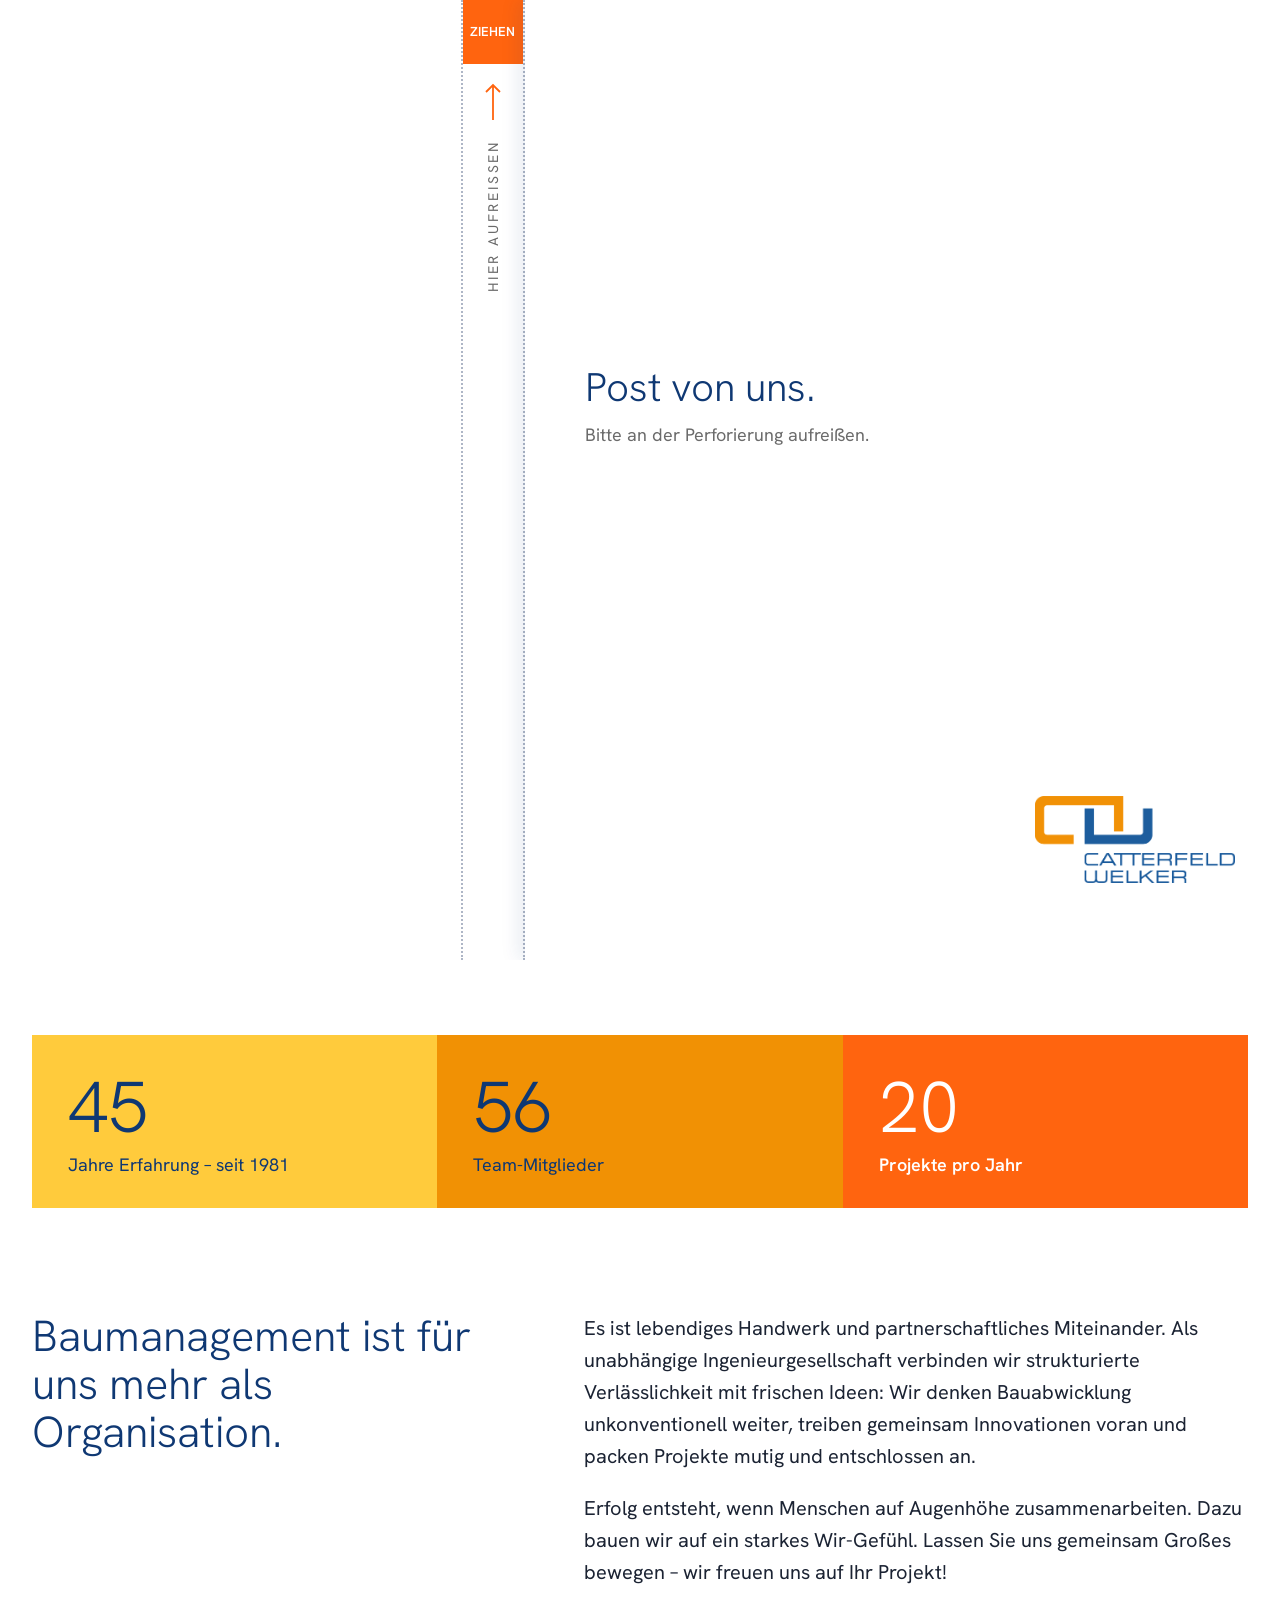
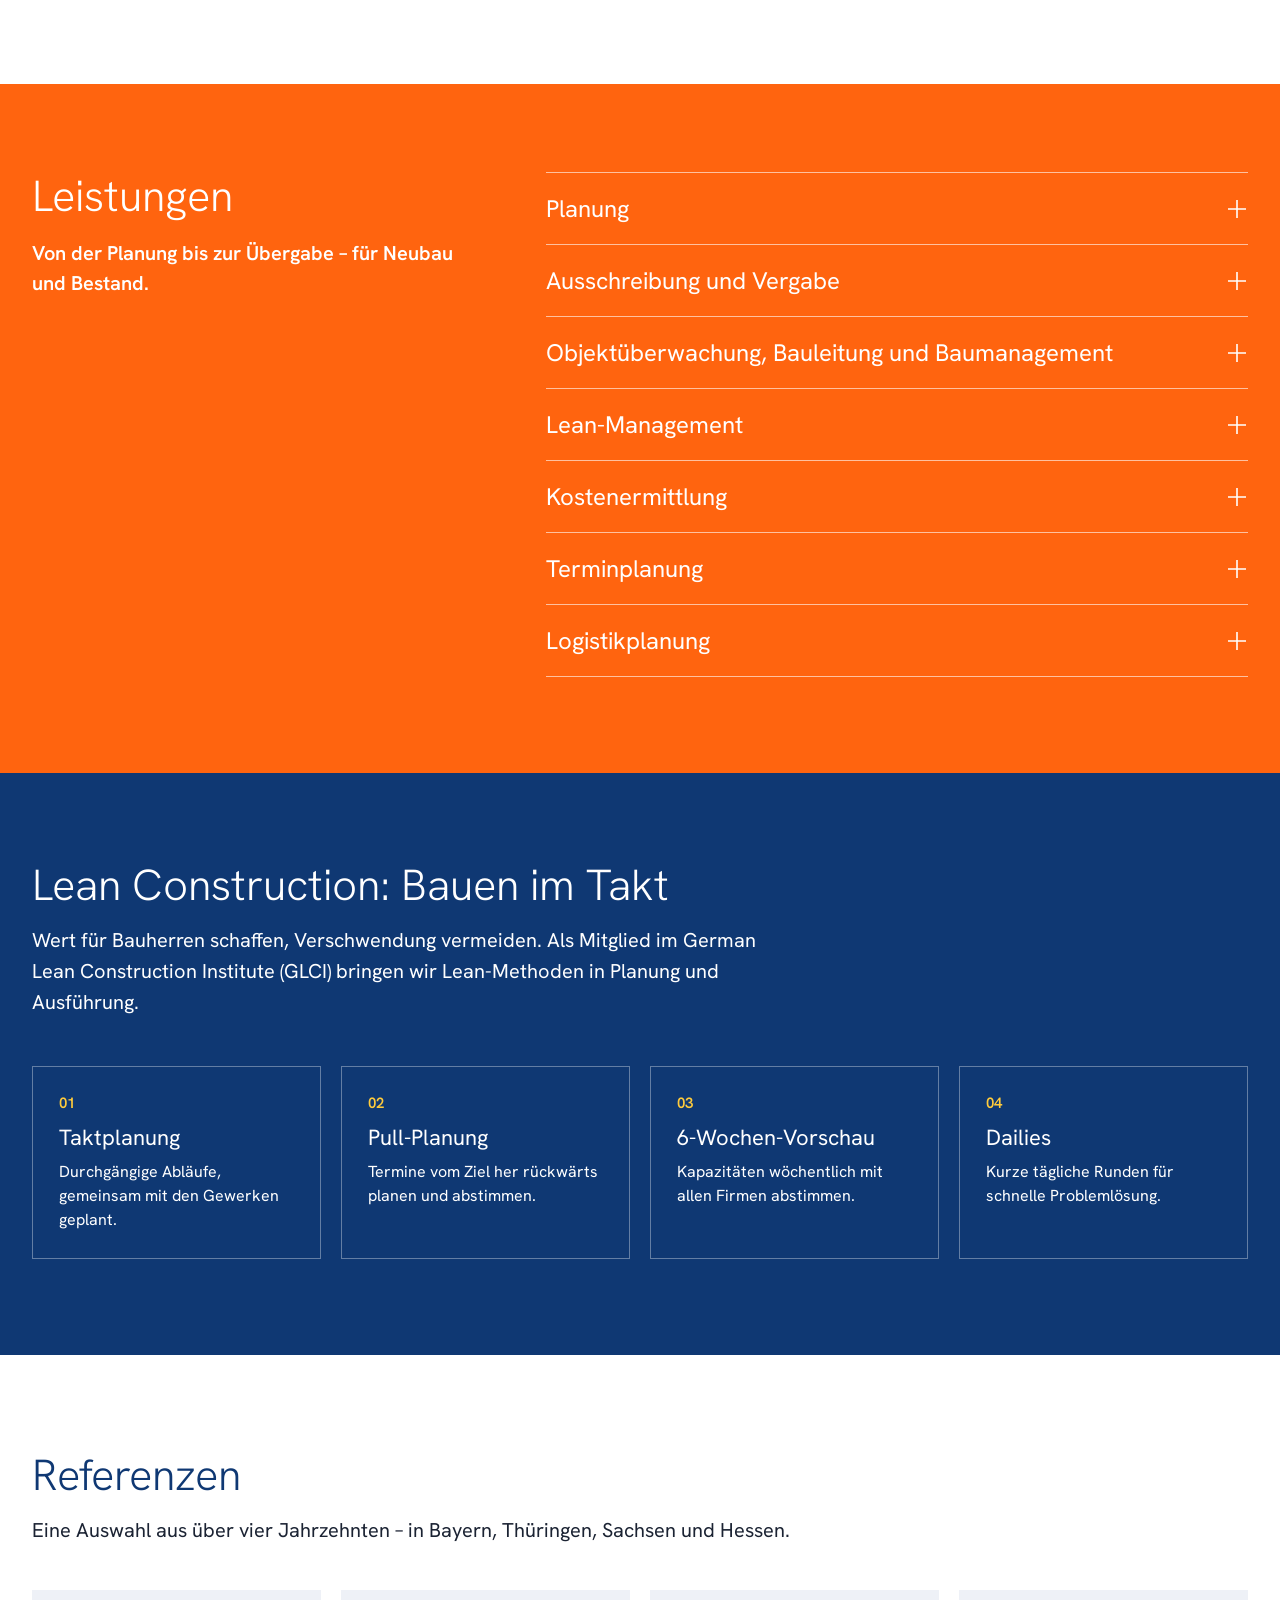
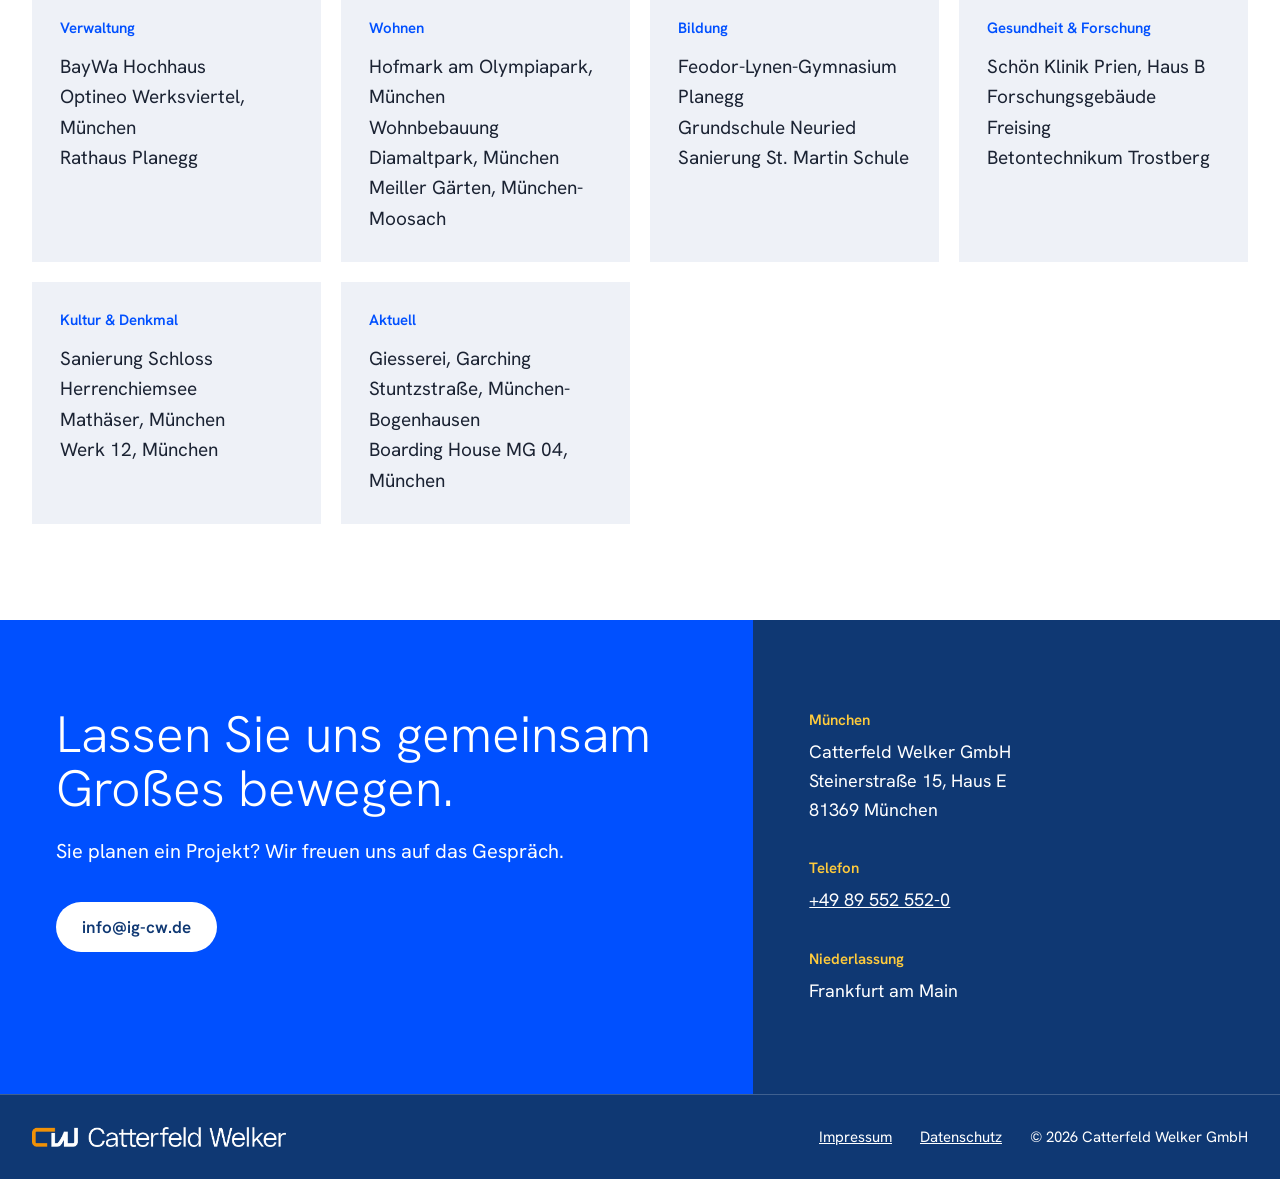
==== CW/index.html @ f1e08082 "CW: Landing Page Catterfeld Welker als statische Seite im Ordner CW Übergangsseite bis zum Relaunch " ====
<!doctype html>
<html lang="de">
<head>
<meta charset="utf-8">
<meta name="viewport" content="width=device-width, initial-scale=1">
<title>Catterfeld Welker – Ihr Bauprojekt: Unsere Passion.</title>
<meta name="description" content="Catterfeld Welker GmbH – Ingenieurgesellschaft für Baumanagement und Lean Construction in München. Unsere neue Website ist in Arbeit.">
<meta name="robots" content="noindex, nofollow">
<style>
@font-face{font-family:'Hanken Grotesk';src:url('assets/HankenGrotesk.woff2') format('woff2');font-weight:100 900;font-display:swap}
html{scroll-behavior:smooth}
body{margin:0;background:#FFFFFF}
a{color:#0050FF}a:hover{color:#0F3873}
a:focus-visible,button:focus-visible{outline:3px solid #FFCB3C;outline-offset:2px}
@media (max-width:700px){.lp-deco{display:none}}
#u-streifen{transition:transform 700ms cubic-bezier(.5,0,.2,1)}
#u-links{transition:transform 1000ms cubic-bezier(.6,0,.3,1) 250ms}
#u-rechts{transition:transform 1100ms cubic-bezier(.6,0,.3,1) 250ms}
.offen #u-streifen{transform:translateY(-115%) rotate(-4deg)}
.offen #u-links{transform:translateX(-105%) rotate(-3deg)}
.offen #u-rechts{transform:translateX(105%) rotate(2deg)}
.offen{pointer-events:none}
@media (prefers-reduced-motion:reduce){#u-streifen,#u-links,#u-rechts{transition:none}}
</style>
</head>
<body>
<div style="font-family: 'Hanken Grotesk', Arial, sans-serif; color: #0F3873; background: #FFFFFF; width: 100%; position: relative; overflow-x: hidden;">

  <!-- Envelope: tear open along the perforation -->
  
  <div id="umschlag" style="position: absolute; top: 0; left: 0; right: 0; height: 960px; z-index: 20; overflow: hidden; ">
    <div id="u-links" style="position: absolute; top: 0; bottom: 0; left: 0; width: 36%; background: #FFFFFF; box-shadow: 6px 0 18px rgba(15,56,115,0.10);  transition: transform 1000ms cubic-bezier(0.6,0,0.3,1) 250ms;"></div>
    <button type="button" id="u-streifen" aria-label="Umschlag an der Perforierung aufreißen" style="position: absolute; top: 0; bottom: 0; left: 36%; width: 5%; min-width: 44px; margin: 0; padding: 0; background: #FFFFFF; border: 0; border-left: 2px dotted #AEB6C6; border-right: 2px dotted #AEB6C6; cursor: pointer; display: flex; flex-direction: column; align-items: center; gap: 18px; font-family: inherit;  transition: transform 700ms cubic-bezier(0.5,0,0.2,1);">
      <span style="display: block; width: 100%; height: 64px; background: #FF640F; color: #FFFFFF; font-size: 13px; font-weight: 600; line-height: 64px; text-align: center;">ZIEHEN</span>
      <svg aria-hidden="true" width="18" height="40" viewBox="0 0 18 40" fill="none" stroke="#FF640F" stroke-width="1.8"><path d="M9 38V3M2 10l7-7 7 7"></path></svg>
      <span style="writing-mode: vertical-rl; transform: rotate(180deg); font-size: 14px; letter-spacing: 0.2em; color: #6B6B6B;">HIER AUFREISSEN</span>
    </button>
    <div id="u-rechts" style="position: absolute; top: 0; bottom: 0; left: 41%; right: 0; background: #FFFFFF; box-shadow: -6px 0 18px rgba(15,56,115,0.10);  transition: transform 1100ms cubic-bezier(0.6,0,0.3,1) 250ms;">
      <div style="position: absolute; left: 8%; top: 38%; max-width: 460px;"><p style="margin: 0 0 12px; font-size: 40px; font-weight: 300; line-height: 1.1; color: #0F3873;">Post von uns.</p><p style="margin: 0; font-size: 18px; line-height: 1.5; color: #6B6B6B;">Bitte an der Perforierung aufreißen.</p></div>
      <img src="assets/logo-alt.png" alt="Catterfeld Welker (bisheriges Logo)" style="position: absolute; right: 6%; bottom: 8%; width: 200px; height: auto;">
    </div>
  </div>
  


  <!-- Header -->
  <header style="border-bottom: 1px solid #E3E7EF;">
    <div style="max-width: 1280px; margin: 0 auto; padding: 22px 32px; display: flex; flex-wrap: wrap; align-items: center; justify-content: space-between; gap: 16px;">
      <a href="#top" aria-label="Catterfeld Welker – Startseite" style="display: flex; align-items: center;">
        <img src="assets/logo.png" alt="Catterfeld Welker" style="height: 24px; width: auto; display: block;">
      </a>
      <nav aria-label="Hauptnavigation" style="display: flex; flex-wrap: wrap; align-items: center; gap: 28px; font-size: 16px;">
        <a href="#leistungen" style="color: #0F3873; text-decoration: none;">Leistungen</a>
        <a href="#lean" style="color: #0F3873; text-decoration: none;">Lean Construction</a>
        <a href="#referenzen" style="color: #0F3873; text-decoration: none;">Referenzen</a>
        <a href="#kontakt" style="color: #FFFFFF; background: #0050FF; text-decoration: none; padding: 12px 22px; border-radius: 999px; font-weight: 600;">Kontakt</a>
      </nav>
    </div>
  </header>

  <!-- Hero: color-block grid as on the Christmas card -->
  <section id="top" aria-label="Willkommen" style="display: flex; flex-wrap: wrap;">
    <div style="flex: 1 1 320px; display: flex; flex-direction: column; min-width: 0;">
      <div class="lp-deco" style="background: #FFCB3C; height: 260px;"></div>
      <div class="lp-deco" style="background: #F19104; height: 130px;"></div>
      <img src="assets/team.jpg" alt="Die Geschäftsführung von Catterfeld Welker" style="display: block; width: 100%; height: 400px; object-fit: cover; object-position: 50% 20%;">
    </div>
    <div style="flex: 2.2 1 560px; display: flex; flex-direction: column; min-width: 0;">
      <div style="background: #FF640F; min-height: 260px; padding: 48px 56px 36px; box-sizing: border-box; display: flex; align-items: flex-end;">
        <h1 style="margin: 0; font-weight: 300; font-size: clamp(42px, 5.4vw, 76px); line-height: 1.0; letter-spacing: -0.01em; color: #FFFFFF;">Ihr Bauprojekt:<br>Unsere Passion.</h1>
      </div>
      <div style="background: #0F3873; min-height: 130px; padding: 26px 56px; box-sizing: border-box; display: flex; align-items: center;">
        <p style="margin: 0; font-weight: 300; font-size: clamp(21px, 2.2vw, 30px); line-height: 1.25; color: #FFFFFF;">Lebendig im Denken. Stark in der Abwicklung.<br>Miteinander im Handeln.</p>
      </div>
      <div style="background: #0050FF; flex: 1 1 auto; min-height: 400px; padding: 44px 56px; box-sizing: border-box; display: flex; flex-direction: column; justify-content: space-between; gap: 32px;">
        <div style="max-width: 560px; color: #FFFFFF; font-size: 21px; line-height: 1.5;">
          <p style="margin: 0 0 18px;">Unsere neue Website ist in Arbeit. 2027 schlagen wir mit Catterfeld Welker ein neues Kapitel auf.</p>
          <p style="margin: 0;">Bis dahin finden Sie hier alles Wichtige: was wir tun, wie wir arbeiten und wie Sie uns erreichen.</p>
        </div>
        <div style="display: flex; flex-wrap: wrap; gap: 14px;">
          <a href="#kontakt" style="background: #FFFFFF; color: #0F3873; text-decoration: none; font-weight: 600; font-size: 17px; padding: 14px 26px; border-radius: 999px;">Projekt anfragen</a>
          <a href="#leistungen" style="color: #FFFFFF; text-decoration: none; font-weight: 600; font-size: 17px; padding: 13px 25px; border-radius: 999px; border: 1px solid #FFFFFF;">Unsere Leistungen</a>
        </div>
      </div>
    </div>
  </section>
  <div style="background: #C6CFE2;">
    <p style="max-width: 1280px; margin: 0 auto; padding: 22px 32px; box-sizing: border-box; font-size: 18px; color: #0F3873;">Bleiben Sie gespannt!</p>
  </div>

  <!-- Numbers -->
  <section aria-label="In Zahlen" style="max-width: 1280px; margin: 0 auto; padding: 88px 32px 32px; box-sizing: border-box;">
    <div style="display: grid; grid-template-columns: repeat(auto-fit, minmax(240px, 1fr)); gap: 0;">
      <div style="background: #FFCB3C; padding: 36px 36px 32px; color: #0F3873;">
        <p style="margin: 0; font-size: 72px; font-weight: 300; line-height: 1;">45</p>
        <p style="margin: 10px 0 0; font-size: 18px;">Jahre Erfahrung – seit 1981</p>
      </div>
      <div style="background: #F19104; padding: 36px 36px 32px; color: #0F3873;">
        <p style="margin: 0; font-size: 72px; font-weight: 300; line-height: 1;">56</p>
        <p style="margin: 10px 0 0; font-size: 18px;">Team-Mitglieder</p>
      </div>
      <div style="background: #FF640F; padding: 36px 36px 32px; color: #FFFFFF;">
        <p style="margin: 0; font-size: 72px; font-weight: 300; line-height: 1;">20</p>
        <p style="margin: 10px 0 0; font-size: 18px; font-weight: 600;">Projekte pro Jahr</p>
      </div>
    </div>
  </section>

  <!-- About -->
  <section aria-labelledby="ueber" style="max-width: 1280px; margin: 0 auto; padding: 72px 32px 96px; box-sizing: border-box; display: flex; flex-wrap: wrap; gap: 48px 80px;">
    <h2 id="ueber" style="flex: 1 1 340px; margin: 0; font-weight: 300; font-size: clamp(34px, 3.4vw, 48px); line-height: 1.1;">Baumanagement ist für uns mehr als Organisation.</h2>
    <div style="flex: 1.4 1 480px; font-size: 20px; line-height: 1.6; color: #1B2333;">
      <p style="margin: 0 0 20px;">Es ist lebendiges Handwerk und partnerschaftliches Miteinander. Als unabhängige Ingenieurgesellschaft verbinden wir strukturierte Verlässlichkeit mit frischen Ideen: Wir denken Bauabwicklung unkonventionell weiter, treiben gemeinsam Innovationen voran und packen Projekte mutig und entschlossen an.</p>
      <p style="margin: 0;">Erfolg entsteht, wenn Menschen auf Augenhöhe zusammenarbeiten. Dazu bauen wir auf ein starkes Wir-Gefühl. Lassen Sie uns gemeinsam Großes bewegen – wir freuen uns auf Ihr Projekt!</p>
    </div>
  </section>

  <!-- Services -->
  <section id="leistungen" aria-labelledby="leistungen-h" style="background: #FF640F;">
    <div style="max-width: 1280px; margin: 0 auto; padding: 88px 32px 96px; box-sizing: border-box; display: flex; flex-wrap: wrap; gap: 40px 80px;">
      <div style="flex: 1 1 320px;">
        <h2 id="leistungen-h" style="margin: 0 0 18px; font-weight: 300; font-size: clamp(34px, 3.4vw, 48px); line-height: 1.1; color: #FFFFFF;">Leistungen</h2>
        <p style="margin: 0; font-size: 20px; line-height: 1.5; color: #FFFFFF; font-weight: 600;">Von der Planung bis zur Übergabe – für Neubau und Bestand.</p>
      </div>
      <ul style="flex: 1.6 1 520px; list-style: none; margin: 0; padding: 0; border-top: 1px solid rgba(255,255,255,0.6);">
        <li style="display: flex; justify-content: space-between; align-items: center; gap: 16px; padding: 20px 0; border-bottom: 1px solid rgba(255,255,255,0.6); font-size: 24px; color: #FFFFFF;"><span>Planung</span><svg aria-hidden="true" width="22" height="22" viewBox="0 0 22 22" fill="none" stroke="#FFFFFF" stroke-width="1.6"><path d="M11 2v18M2 11h18"></path></svg></li>
        <li style="display: flex; justify-content: space-between; align-items: center; gap: 16px; padding: 20px 0; border-bottom: 1px solid rgba(255,255,255,0.6); font-size: 24px; color: #FFFFFF;"><span>Ausschreibung und Vergabe</span><svg aria-hidden="true" width="22" height="22" viewBox="0 0 22 22" fill="none" stroke="#FFFFFF" stroke-width="1.6"><path d="M11 2v18M2 11h18"></path></svg></li>
        <li style="display: flex; justify-content: space-between; align-items: center; gap: 16px; padding: 20px 0; border-bottom: 1px solid rgba(255,255,255,0.6); font-size: 24px; color: #FFFFFF;"><span>Objektüberwachung, Bauleitung und Baumanagement</span><svg aria-hidden="true" width="22" height="22" viewBox="0 0 22 22" fill="none" stroke="#FFFFFF" stroke-width="1.6"><path d="M11 2v18M2 11h18"></path></svg></li>
        <li style="display: flex; justify-content: space-between; align-items: center; gap: 16px; padding: 20px 0; border-bottom: 1px solid rgba(255,255,255,0.6); font-size: 24px; color: #FFFFFF;"><span>Lean-Management</span><svg aria-hidden="true" width="22" height="22" viewBox="0 0 22 22" fill="none" stroke="#FFFFFF" stroke-width="1.6"><path d="M11 2v18M2 11h18"></path></svg></li>
        <li style="display: flex; justify-content: space-between; align-items: center; gap: 16px; padding: 20px 0; border-bottom: 1px solid rgba(255,255,255,0.6); font-size: 24px; color: #FFFFFF;"><span>Kostenermittlung</span><svg aria-hidden="true" width="22" height="22" viewBox="0 0 22 22" fill="none" stroke="#FFFFFF" stroke-width="1.6"><path d="M11 2v18M2 11h18"></path></svg></li>
        <li style="display: flex; justify-content: space-between; align-items: center; gap: 16px; padding: 20px 0; border-bottom: 1px solid rgba(255,255,255,0.6); font-size: 24px; color: #FFFFFF;"><span>Terminplanung</span><svg aria-hidden="true" width="22" height="22" viewBox="0 0 22 22" fill="none" stroke="#FFFFFF" stroke-width="1.6"><path d="M11 2v18M2 11h18"></path></svg></li>
        <li style="display: flex; justify-content: space-between; align-items: center; gap: 16px; padding: 20px 0; border-bottom: 1px solid rgba(255,255,255,0.6); font-size: 24px; color: #FFFFFF;"><span>Logistikplanung</span><svg aria-hidden="true" width="22" height="22" viewBox="0 0 22 22" fill="none" stroke="#FFFFFF" stroke-width="1.6"><path d="M11 2v18M2 11h18"></path></svg></li>
      </ul>
    </div>
  </section>

  <!-- Lean -->
  <section id="lean" aria-labelledby="lean-h" style="background: #0F3873;">
    <div style="max-width: 1280px; margin: 0 auto; padding: 88px 32px 96px; box-sizing: border-box;">
      <h2 id="lean-h" style="margin: 0 0 16px; font-weight: 300; font-size: clamp(34px, 3.4vw, 48px); line-height: 1.1; color: #FFFFFF;">Lean Construction: Bauen im Takt</h2>
      <p style="margin: 0 0 48px; max-width: 760px; font-size: 20px; line-height: 1.55; color: #FFFFFF;">Wert für Bauherren schaffen, Verschwendung vermeiden. Als Mitglied im German Lean Construction Institute (GLCI) bringen wir Lean-Methoden in Planung und Ausführung.</p>
      <div style="display: grid; grid-template-columns: repeat(auto-fit, minmax(220px, 1fr)); gap: 20px;">
        <div style="border: 1px solid rgba(255,255,255,0.35); padding: 26px; color: #FFFFFF;">
          <p style="margin: 0 0 10px; font-size: 15px; color: #FFCB3C; font-weight: 600;">01</p>
          <p style="margin: 0 0 8px; font-size: 22px;">Taktplanung</p>
          <p style="margin: 0; font-size: 16px; line-height: 1.5;">Durchgängige Abläufe, gemeinsam mit den Gewerken geplant.</p>
        </div>
        <div style="border: 1px solid rgba(255,255,255,0.35); padding: 26px; color: #FFFFFF;">
          <p style="margin: 0 0 10px; font-size: 15px; color: #FFCB3C; font-weight: 600;">02</p>
          <p style="margin: 0 0 8px; font-size: 22px;">Pull-Planung</p>
          <p style="margin: 0; font-size: 16px; line-height: 1.5;">Termine vom Ziel her rückwärts planen und abstimmen.</p>
        </div>
        <div style="border: 1px solid rgba(255,255,255,0.35); padding: 26px; color: #FFFFFF;">
          <p style="margin: 0 0 10px; font-size: 15px; color: #FFCB3C; font-weight: 600;">03</p>
          <p style="margin: 0 0 8px; font-size: 22px;">6-Wochen-Vorschau</p>
          <p style="margin: 0; font-size: 16px; line-height: 1.5;">Kapazitäten wöchentlich mit allen Firmen abstimmen.</p>
        </div>
        <div style="border: 1px solid rgba(255,255,255,0.35); padding: 26px; color: #FFFFFF;">
          <p style="margin: 0 0 10px; font-size: 15px; color: #FFCB3C; font-weight: 600;">04</p>
          <p style="margin: 0 0 8px; font-size: 22px;">Dailies</p>
          <p style="margin: 0; font-size: 16px; line-height: 1.5;">Kurze tägliche Runden für schnelle Problemlösung.</p>
        </div>
      </div>
    </div>
  </section>

  <!-- References -->
  <section id="referenzen" aria-labelledby="ref-h" style="max-width: 1280px; margin: 0 auto; padding: 96px 32px; box-sizing: border-box;">
    <h2 id="ref-h" style="margin: 0 0 16px; font-weight: 300; font-size: clamp(34px, 3.4vw, 48px); line-height: 1.1;">Referenzen</h2>
    <p style="margin: 0 0 44px; max-width: 760px; font-size: 20px; line-height: 1.55; color: #1B2333;">Eine Auswahl aus über vier Jahrzehnten – in Bayern, Thüringen, Sachsen und Hessen.</p>
    <div style="display: grid; grid-template-columns: repeat(auto-fit, minmax(260px, 1fr)); gap: 20px;">
      <div style="background: #EEF1F7; padding: 28px;">
        <p style="margin: 0 0 14px; font-size: 15px; font-weight: 600; color: #0050FF;">Verwaltung</p>
        <p style="margin: 0; font-size: 19px; line-height: 1.6; color: #1B2333;">BayWa Hochhaus<br>Optineo Werksviertel, München<br>Rathaus Planegg</p>
      </div>
      <div style="background: #EEF1F7; padding: 28px;">
        <p style="margin: 0 0 14px; font-size: 15px; font-weight: 600; color: #0050FF;">Wohnen</p>
        <p style="margin: 0; font-size: 19px; line-height: 1.6; color: #1B2333;">Hofmark am Olympiapark, München<br>Wohnbebauung Diamaltpark, München<br>Meiller Gärten, München-Moosach</p>
      </div>
      <div style="background: #EEF1F7; padding: 28px;">
        <p style="margin: 0 0 14px; font-size: 15px; font-weight: 600; color: #0050FF;">Bildung</p>
        <p style="margin: 0; font-size: 19px; line-height: 1.6; color: #1B2333;">Feodor-Lynen-Gymnasium Planegg<br>Grundschule Neuried<br>Sanierung St. Martin Schule</p>
      </div>
      <div style="background: #EEF1F7; padding: 28px;">
        <p style="margin: 0 0 14px; font-size: 15px; font-weight: 600; color: #0050FF;">Gesundheit &amp; Forschung</p>
        <p style="margin: 0; font-size: 19px; line-height: 1.6; color: #1B2333;">Schön Klinik Prien, Haus B<br>Forschungsgebäude Freising<br>Betontechnikum Trostberg</p>
      </div>
      <div style="background: #EEF1F7; padding: 28px;">
        <p style="margin: 0 0 14px; font-size: 15px; font-weight: 600; color: #0050FF;">Kultur &amp; Denkmal</p>
        <p style="margin: 0; font-size: 19px; line-height: 1.6; color: #1B2333;">Sanierung Schloss Herrenchiemsee<br>Mathäser, München<br>Werk 12, München</p>
      </div>
      <div style="background: #EEF1F7; padding: 28px;">
        <p style="margin: 0 0 14px; font-size: 15px; font-weight: 600; color: #0050FF;">Aktuell</p>
        <p style="margin: 0; font-size: 19px; line-height: 1.6; color: #1B2333;">Giesserei, Garching<br>Stuntzstraße, München-Bogenhausen<br>Boarding House MG 04, München</p>
      </div>
    </div>
  </section>

  <!-- Contact -->
  <section id="kontakt" aria-labelledby="kontakt-h" style="display: flex; flex-wrap: wrap;">
    <div style="flex: 1.4 1 520px; background: #0050FF; padding: 88px 56px; box-sizing: border-box; color: #FFFFFF;">
      <h2 id="kontakt-h" style="margin: 0 0 20px; font-weight: 300; font-size: clamp(36px, 4vw, 56px); line-height: 1.05;">Lassen Sie uns gemeinsam Großes bewegen.</h2>
      <p style="margin: 0 0 36px; font-size: 20px; line-height: 1.5; max-width: 560px;">Sie planen ein Projekt? Wir freuen uns auf das Gespräch.</p>
      <a href="mailto:info@ig-cw.de" style="display: inline-block; background: #FFFFFF; color: #0F3873; text-decoration: none; font-weight: 600; font-size: 17px; padding: 14px 26px; border-radius: 999px;">info@ig-cw.de</a>
    </div>
    <div style="flex: 1 1 360px; background: #0F3873; padding: 88px 56px; box-sizing: border-box; color: #FFFFFF; display: flex; flex-direction: column; gap: 32px; font-size: 18px; line-height: 1.6;">
      <div>
        <p style="margin: 0 0 6px; font-size: 15px; font-weight: 600; color: #FFCB3C;">München</p>
        <p style="margin: 0;">Catterfeld Welker GmbH<br>Steinerstraße 15, Haus E<br>81369 München</p>
      </div>
      <div>
        <p style="margin: 0 0 6px; font-size: 15px; font-weight: 600; color: #FFCB3C;">Telefon</p>
        <p style="margin: 0;"><a href="tel:+49895525520" style="color: #FFFFFF;">+49 89 552 552-0</a></p>
      </div>
      <div>
        <p style="margin: 0 0 6px; font-size: 15px; font-weight: 600; color: #FFCB3C;">Niederlassung</p>
        <p style="margin: 0;">Frankfurt am Main</p>
      </div>
    </div>
  </section>

  <!-- Footer -->
  <footer style="background: #0F3873; border-top: 1px solid rgba(255,255,255,0.2);">
    <div style="max-width: 1280px; margin: 0 auto; padding: 32px; box-sizing: border-box; display: flex; flex-wrap: wrap; align-items: center; justify-content: space-between; gap: 20px; font-size: 15px; color: #FFFFFF;">
      <img src="assets/logo-negativ.png" alt="Catterfeld Welker" style="height: 20px; width: auto; display: block;">
      <nav aria-label="Rechtliches" style="display: flex; flex-wrap: wrap; gap: 28px;">
        <a href="#kontakt" style="color: #FFFFFF;">Impressum</a>
        <a href="#kontakt" style="color: #FFFFFF;">Datenschutz</a>
        <span>© 2026 Catterfeld Welker GmbH</span>
      </nav>
    </div>
  </footer>
</div>
<script>
(function () {
  var u = document.getElementById('umschlag'), s = document.getElementById('u-streifen');
  if (!u || !s) return;
  try { if (sessionStorage.getItem('cw-umschlag') === 'offen') { u.remove(); return; } } catch (e) {}
  var open = function () {
    if (u.classList.contains('offen')) return;
    u.classList.add('offen');
    try { sessionStorage.setItem('cw-umschlag', 'offen'); } catch (e) {}
    setTimeout(function () { u.remove(); }, 1700);
  };
  s.addEventListener('click', open);
  // Wischen nach oben auf dem Streifen (Touch)
  var y0 = null;
  s.addEventListener('touchstart', function (e) { y0 = e.touches[0].clientY; }, { passive: true });
  s.addEventListener('touchmove', function (e) { if (y0 !== null && y0 - e.touches[0].clientY > 30) { y0 = null; open(); } }, { passive: true });
})();
</script>
</body>
</html>
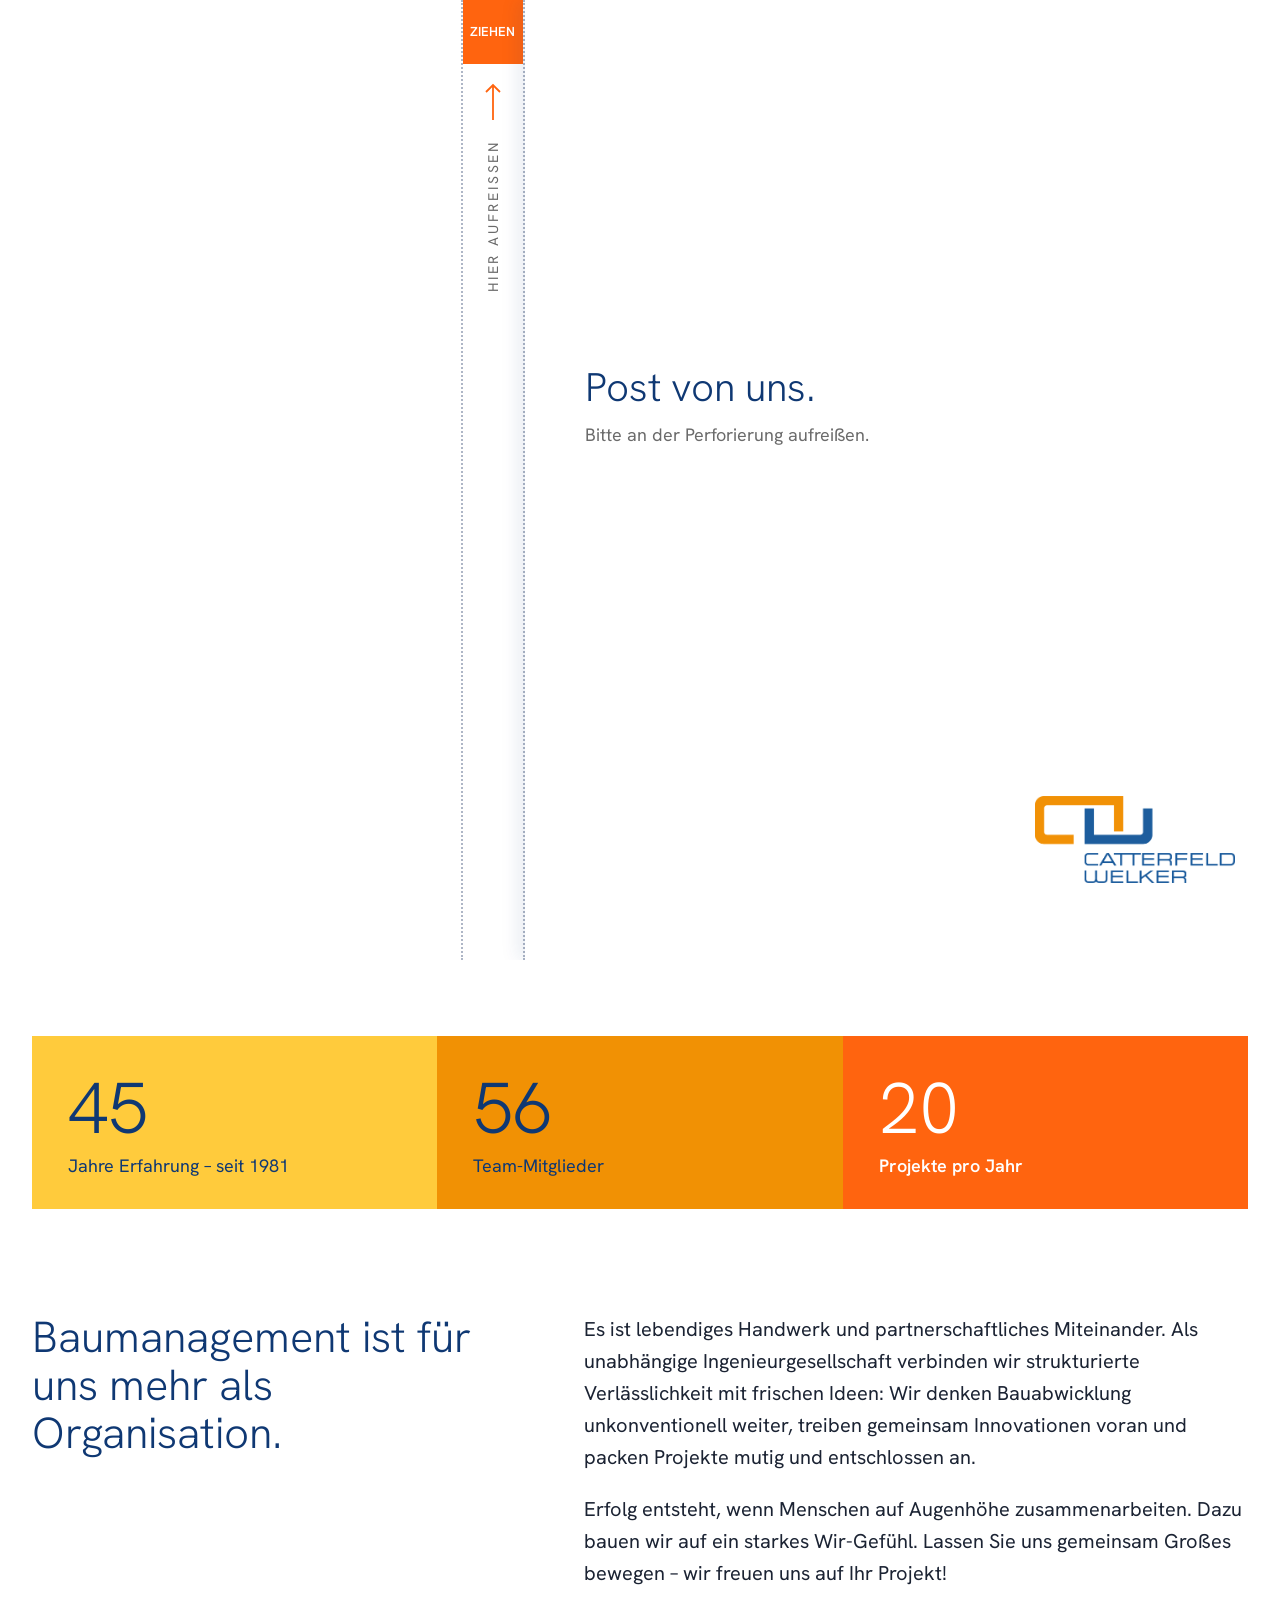
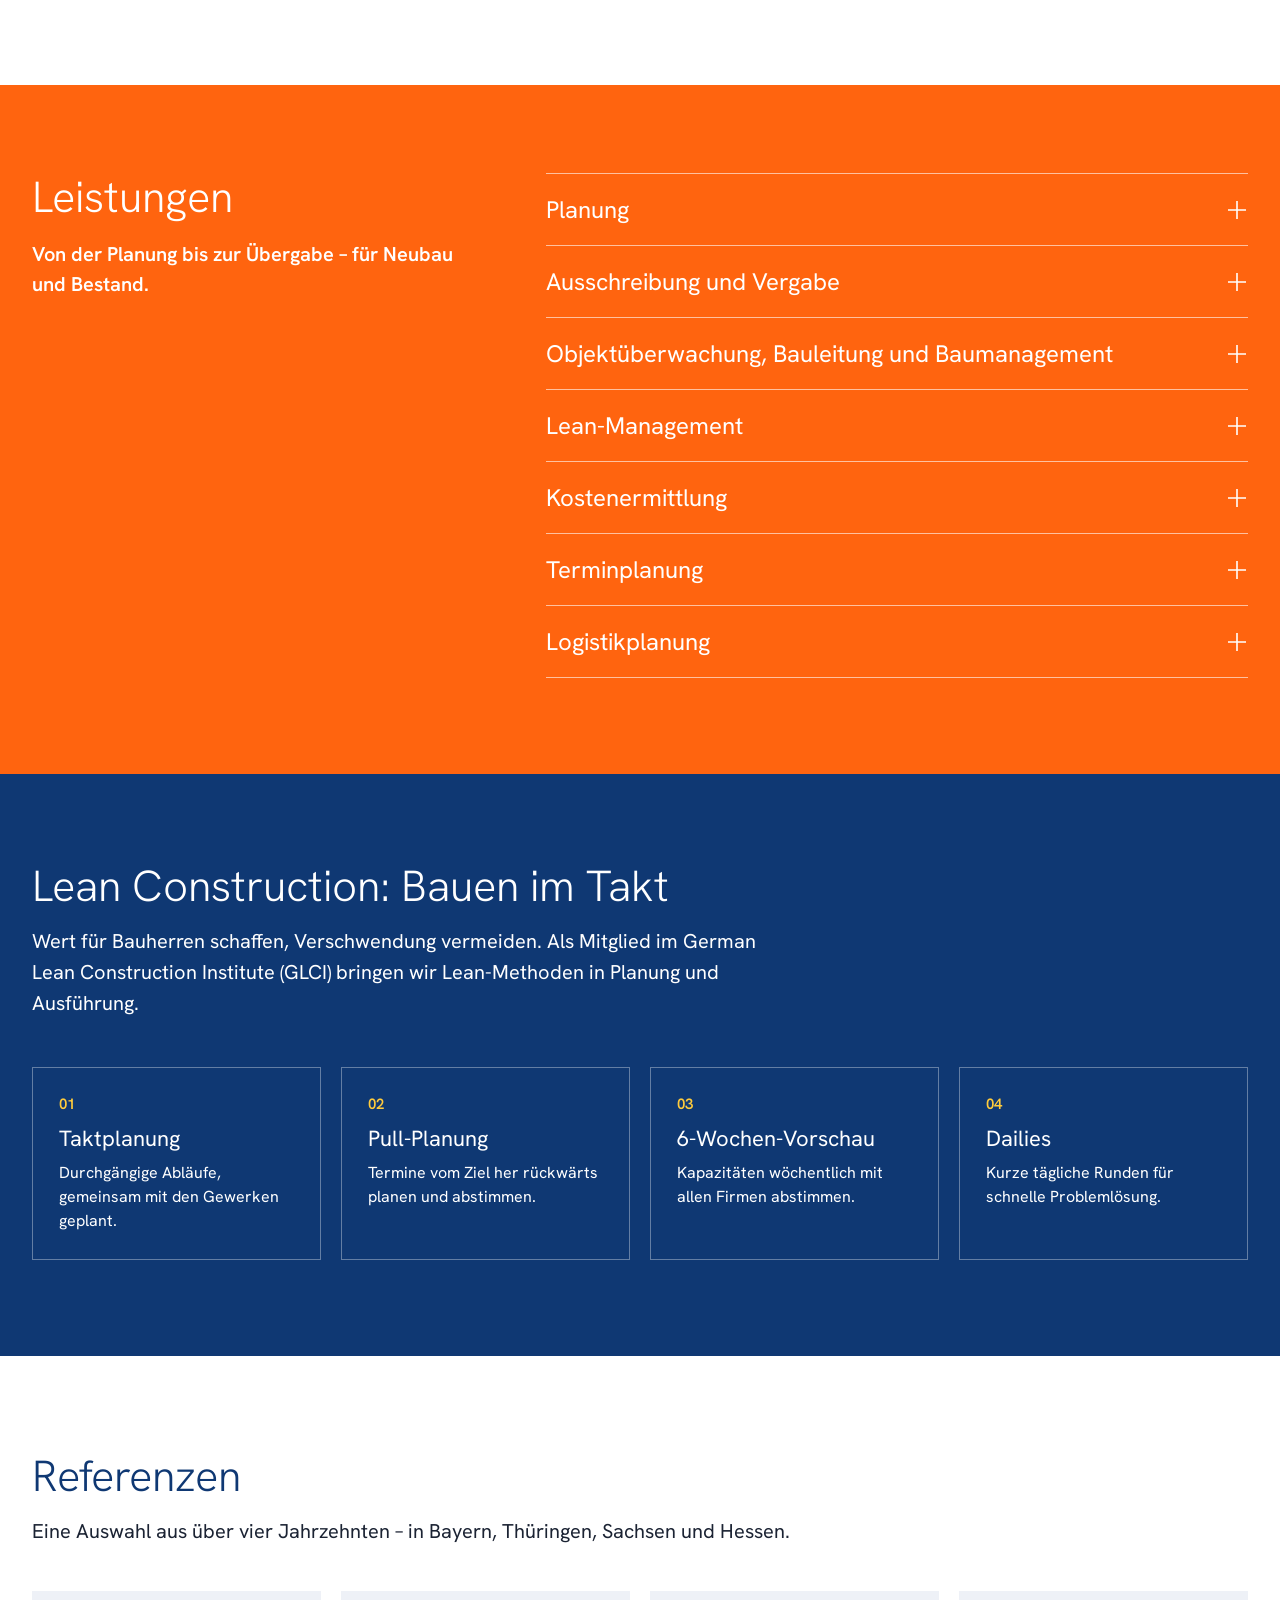
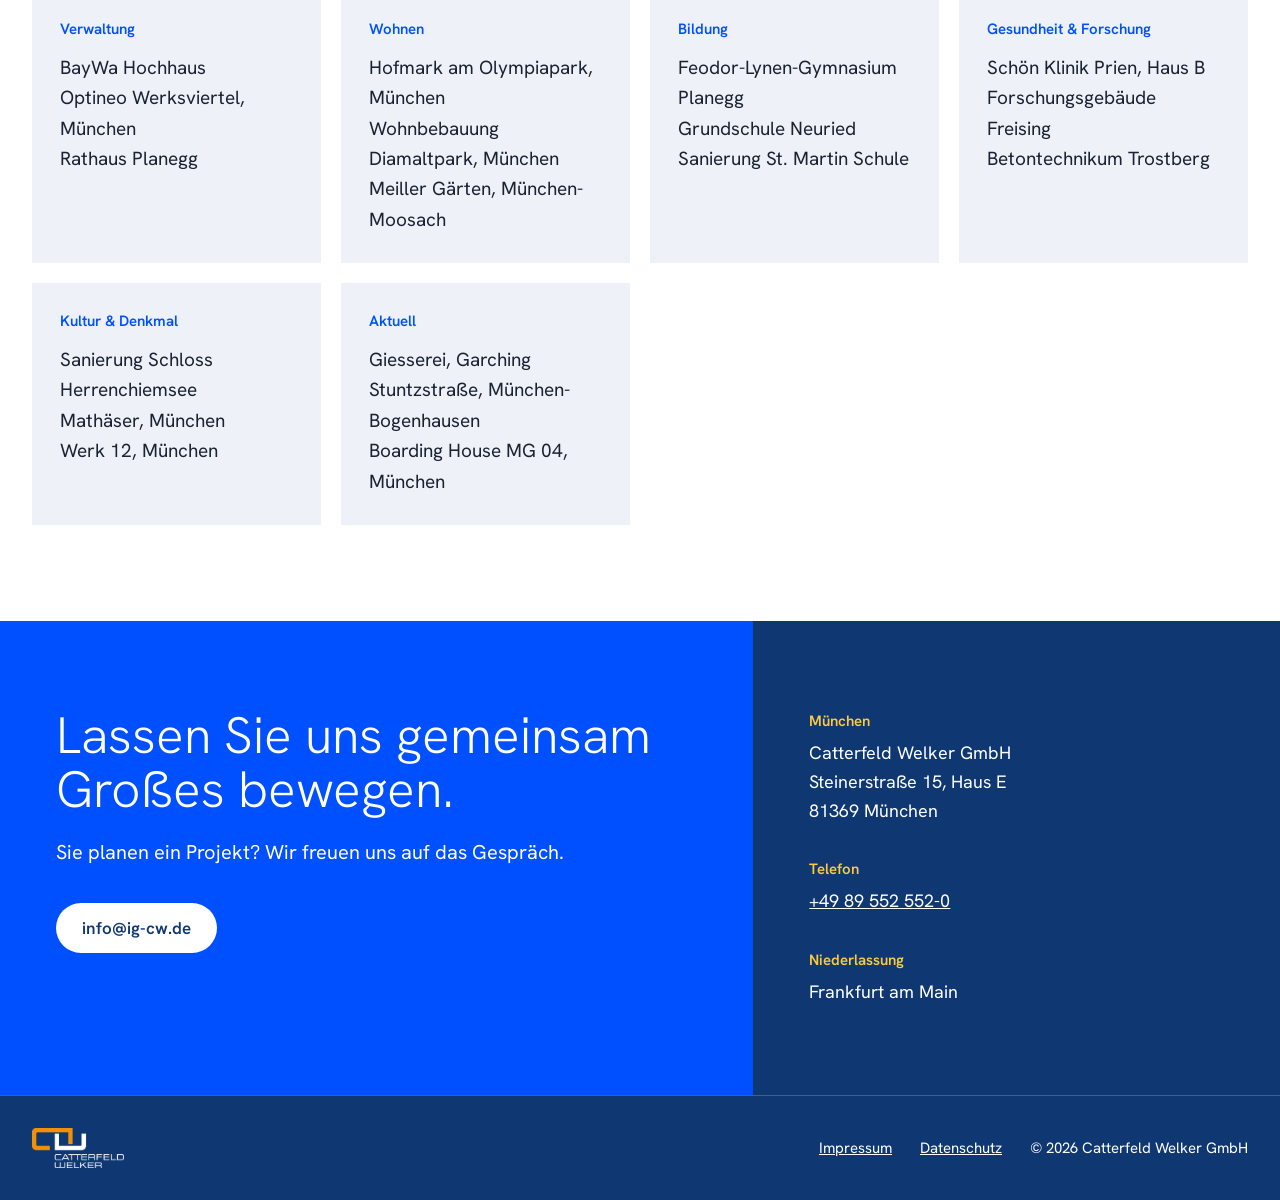
==== commit 3838dbc4: "CW: Bagger-Animation, bisheriges Logo statt neuem Nach dem Öffnen des Umschlags fährt ein Bagger ein" ====
--- a/CW/index.html
+++ b/CW/index.html
@@ -21,6 +21,19 @@
 .offen #u-rechts{transform:translateX(105%) rotate(2deg)}
 .offen{pointer-events:none}
 @media (prefers-reduced-motion:reduce){#u-streifen,#u-links,#u-rechts{transition:none}}
+
+/* Bagger */
+#bagger{position:fixed;left:0;bottom:8px;width:300px;height:180px;z-index:30;pointer-events:none;transform:translateX(-320px);visibility:hidden}
+#bagger.faehrt{visibility:visible;animation:bagger-fahrt 11s cubic-bezier(.45,0,.55,1) forwards}
+#bagger.faehrt .rad{transform-box:fill-box;transform-origin:center;animation:bagger-rad 11s linear forwards}
+#bagger.faehrt .arm{transform-origin:118px 100px;animation:bagger-arm 11s ease-in-out forwards}
+#bagger.faehrt .wackel{animation:bagger-wackel .35s ease-in-out 12}
+@keyframes bagger-fahrt{0%{transform:translateX(-320px)}38%{transform:translateX(calc(50vw - 150px))}62%{transform:translateX(calc(50vw - 150px))}100%{transform:translateX(calc(100vw + 20px))}}
+@keyframes bagger-rad{0%{transform:rotate(0)}38%{transform:rotate(900deg)}62%{transform:rotate(900deg)}100%{transform:rotate(1800deg)}}
+@keyframes bagger-arm{0%,38%{transform:rotate(0)}45%{transform:rotate(16deg)}50%{transform:rotate(16deg)}56%{transform:rotate(-12deg)}62%,100%{transform:rotate(0)}}
+@keyframes bagger-wackel{0%,100%{transform:translateY(0)}50%{transform:translateY(-1.5px)}}
+@media (max-width:700px){#bagger{width:200px;height:120px}}
+@media (prefers-reduced-motion:reduce){#bagger{display:none}}
 </style>
 </head>
 <body>
@@ -37,7 +50,7 @@
     </button>
     <div id="u-rechts" style="position: absolute; top: 0; bottom: 0; left: 41%; right: 0; background: #FFFFFF; box-shadow: -6px 0 18px rgba(15,56,115,0.10);  transition: transform 1100ms cubic-bezier(0.6,0,0.3,1) 250ms;">
       <div style="position: absolute; left: 8%; top: 38%; max-width: 460px;"><p style="margin: 0 0 12px; font-size: 40px; font-weight: 300; line-height: 1.1; color: #0F3873;">Post von uns.</p><p style="margin: 0; font-size: 18px; line-height: 1.5; color: #6B6B6B;">Bitte an der Perforierung aufreißen.</p></div>
-      <img src="assets/logo-alt.png" alt="Catterfeld Welker (bisheriges Logo)" style="position: absolute; right: 6%; bottom: 8%; width: 200px; height: auto;">
+      <img src="assets/logo.png" alt="Catterfeld Welker" style="position: absolute; right: 6%; bottom: 8%; width: 200px; height: auto;">
     </div>
   </div>
   
@@ -47,7 +60,7 @@
   <header style="border-bottom: 1px solid #E3E7EF;">
     <div style="max-width: 1280px; margin: 0 auto; padding: 22px 32px; display: flex; flex-wrap: wrap; align-items: center; justify-content: space-between; gap: 16px;">
       <a href="#top" aria-label="Catterfeld Welker – Startseite" style="display: flex; align-items: center;">
-        <img src="assets/logo.png" alt="Catterfeld Welker" style="height: 24px; width: auto; display: block;">
+        <img src="assets/logo.png" alt="Catterfeld Welker" style="height: 46px; width: auto; display: block;">
       </a>
       <nav aria-label="Hauptnavigation" style="display: flex; flex-wrap: wrap; align-items: center; gap: 28px; font-size: 16px;">
         <a href="#leistungen" style="color: #0F3873; text-decoration: none;">Leistungen</a>
@@ -222,7 +235,7 @@
   <!-- Footer -->
   <footer style="background: #0F3873; border-top: 1px solid rgba(255,255,255,0.2);">
     <div style="max-width: 1280px; margin: 0 auto; padding: 32px; box-sizing: border-box; display: flex; flex-wrap: wrap; align-items: center; justify-content: space-between; gap: 20px; font-size: 15px; color: #FFFFFF;">
-      <img src="assets/logo-negativ.png" alt="Catterfeld Welker" style="height: 20px; width: auto; display: block;">
+      <img src="assets/logo-negativ.png" alt="Catterfeld Welker" style="height: 40px; width: auto; display: block;">
       <nav aria-label="Rechtliches" style="display: flex; flex-wrap: wrap; gap: 28px;">
         <a href="#kontakt" style="color: #FFFFFF;">Impressum</a>
         <a href="#kontakt" style="color: #FFFFFF;">Datenschutz</a>
@@ -231,16 +244,43 @@
     </div>
   </footer>
 </div>
+<div id="bagger" aria-hidden="true">
+<svg viewBox="0 0 300 180" width="100%" height="100%">
+  <g class="wackel">
+    <g class="arm">
+      <path d="M118 100 L196 38" stroke="#0F3873" stroke-width="13" stroke-linecap="round"/>
+      <path d="M196 38 L246 112" stroke="#0F3873" stroke-width="10" stroke-linecap="round"/>
+      <circle cx="196" cy="38" r="7" fill="#FFCB3C"/>
+      <path d="M236 104 L276 104 Q282 132 252 142 L240 140 Z" fill="#F19104"/>
+      <path d="M244 140 l3 7 M256 141 l3 7 M268 136 l4 6" stroke="#0F3873" stroke-width="3" stroke-linecap="round"/>
+    </g>
+    <rect x="22" y="96" width="38" height="40" rx="4" fill="#F19104"/>
+    <rect x="40" y="92" width="134" height="46" rx="6" fill="#FF640F"/>
+    <text x="78" y="124" font-family="Hanken Grotesk, Arial, sans-serif" font-size="20" font-weight="700" fill="#FFFFFF">CW</text>
+    <rect x="58" y="44" width="56" height="52" rx="5" fill="#FFCB3C"/>
+    <rect x="66" y="52" width="40" height="30" rx="3" fill="#C6CFE2"/>
+    <rect x="110" y="88" width="16" height="16" rx="3" fill="#0F3873"/>
+  </g>
+  <rect x="20" y="138" width="176" height="34" rx="17" fill="#0F3873"/>
+  <g fill="#C6CFE2">
+    <g class="rad"><circle cx="38" cy="155" r="11"/><path d="M38 145v20M28 155h20" stroke="#0F3873" stroke-width="3"/></g>
+    <g class="rad"><circle cx="80" cy="155" r="9"/><path d="M80 147v16M72 155h16" stroke="#0F3873" stroke-width="3"/></g>
+    <g class="rad"><circle cx="122" cy="155" r="9"/><path d="M122 147v16M114 155h16" stroke="#0F3873" stroke-width="3"/></g>
+    <g class="rad"><circle cx="178" cy="155" r="11"/><path d="M178 145v20M168 155h20" stroke="#0F3873" stroke-width="3"/></g>
+  </g>
+</svg>
+</div>
 <script>
 (function () {
+  var bagger = function () { var b = document.getElementById('bagger'); if (b) { b.classList.add('faehrt'); setTimeout(function () { b.remove(); }, 11500); } };
   var u = document.getElementById('umschlag'), s = document.getElementById('u-streifen');
-  if (!u || !s) return;
-  try { if (sessionStorage.getItem('cw-umschlag') === 'offen') { u.remove(); return; } } catch (e) {}
+  if (!u || !s) { bagger(); return; }
+  try { if (sessionStorage.getItem('cw-umschlag') === 'offen') { u.remove(); bagger(); return; } } catch (e) {}
   var open = function () {
     if (u.classList.contains('offen')) return;
     u.classList.add('offen');
     try { sessionStorage.setItem('cw-umschlag', 'offen'); } catch (e) {}
-    setTimeout(function () { u.remove(); }, 1700);
+    setTimeout(function () { u.remove(); bagger(); }, 1700);
   };
   s.addEventListener('click', open);
   // Wischen nach oben auf dem Streifen (Touch)
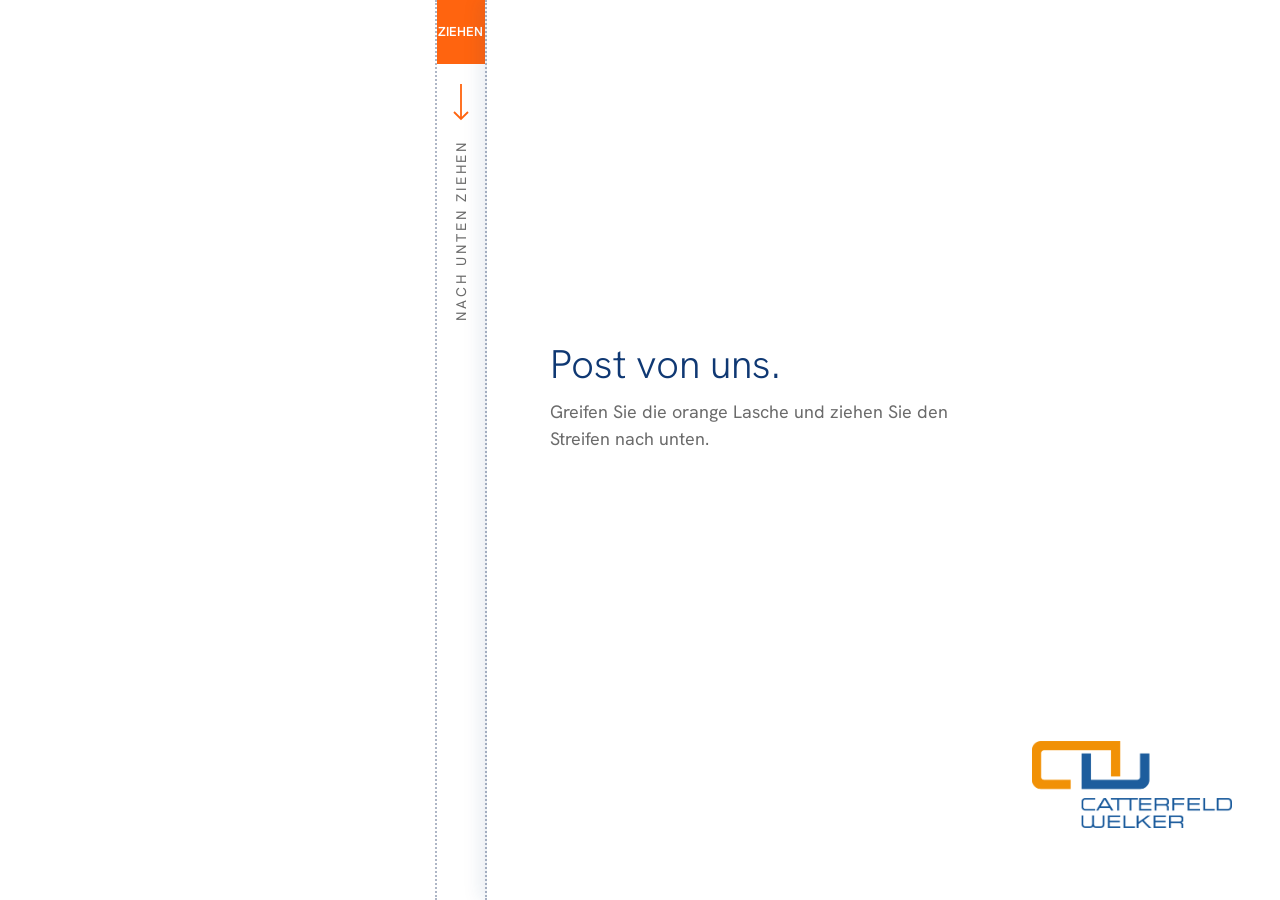
==== commit 45e85c05: "CW: Teaser-Seite – Umschlag nach unten aufziehen, Bagger, nur Ankündigung Inhalte auf eine Ankündigu" ====
--- a/CW/index.html
+++ b/CW/index.html
@@ -3,8 +3,8 @@
 <head>
 <meta charset="utf-8">
 <meta name="viewport" content="width=device-width, initial-scale=1">
-<title>Catterfeld Welker – Ihr Bauprojekt: Unsere Passion.</title>
-<meta name="description" content="Catterfeld Welker GmbH – Ingenieurgesellschaft für Baumanagement und Lean Construction in München. Unsere neue Website ist in Arbeit.">
+<title>Catterfeld Welker – Hier entsteht etwas Neues</title>
+<meta name="description" content="Catterfeld Welker GmbH – neue Marke, neue Website. Bleiben Sie gespannt!">
 <meta name="robots" content="noindex, nofollow">
 <style>
 @font-face{font-family:'Hanken Grotesk';src:url('assets/HankenGrotesk.woff2') format('woff2');font-weight:100 900;font-display:swap}
@@ -13,12 +13,17 @@
 a{color:#0050FF}a:hover{color:#0F3873}
 a:focus-visible,button:focus-visible{outline:3px solid #FFCB3C;outline-offset:2px}
 @media (max-width:700px){.lp-deco{display:none}}
-#u-streifen{transition:transform 700ms cubic-bezier(.5,0,.2,1)}
+.raster{min-height:100vh;min-height:100svh}
+#u-streifen{transition:transform 450ms cubic-bezier(.3,1.4,.5,1)}
+.ziehen #u-streifen,.ziehen #u-links,.ziehen #u-rechts{transition:none}
+.ziehen #u-streifen{cursor:grabbing}
+.offen #u-streifen{transition:transform 650ms cubic-bezier(.5,0,.8,.4)!important}
+.offen #u-links,.offen #u-rechts{transition-duration:1000ms!important}
 #u-links{transition:transform 1000ms cubic-bezier(.6,0,.3,1) 250ms}
 #u-rechts{transition:transform 1100ms cubic-bezier(.6,0,.3,1) 250ms}
-.offen #u-streifen{transform:translateY(-115%) rotate(-4deg)}
-.offen #u-links{transform:translateX(-105%) rotate(-3deg)}
-.offen #u-rechts{transform:translateX(105%) rotate(2deg)}
+.offen #u-streifen{transform:translateY(115%) rotate(5deg)!important}
+.offen #u-links{transform:translateX(-105%) rotate(-3deg)!important}
+.offen #u-rechts{transform:translateX(105%) rotate(2deg)!important}
 .offen{pointer-events:none}
 @media (prefers-reduced-motion:reduce){#u-streifen,#u-links,#u-rechts{transition:none}}
 
@@ -38,212 +43,51 @@
 </head>
 <body>
 <div style="font-family: 'Hanken Grotesk', Arial, sans-serif; color: #0F3873; background: #FFFFFF; width: 100%; position: relative; overflow-x: hidden;">
-
   <!-- Envelope: tear open along the perforation -->
   
-  <div id="umschlag" style="position: absolute; top: 0; left: 0; right: 0; height: 960px; z-index: 20; overflow: hidden; ">
-    <div id="u-links" style="position: absolute; top: 0; bottom: 0; left: 0; width: 36%; background: #FFFFFF; box-shadow: 6px 0 18px rgba(15,56,115,0.10);  transition: transform 1000ms cubic-bezier(0.6,0,0.3,1) 250ms;"></div>
-    <button type="button" id="u-streifen" aria-label="Umschlag an der Perforierung aufreißen" style="position: absolute; top: 0; bottom: 0; left: 36%; width: 5%; min-width: 44px; margin: 0; padding: 0; background: #FFFFFF; border: 0; border-left: 2px dotted #AEB6C6; border-right: 2px dotted #AEB6C6; cursor: pointer; display: flex; flex-direction: column; align-items: center; gap: 18px; font-family: inherit;  transition: transform 700ms cubic-bezier(0.5,0,0.2,1);">
+  <div id="umschlag" style="position: fixed; inset: 0; z-index: 20; overflow: hidden; ">
+    <div id="u-links" style="position: absolute; top: 0; bottom: 0; left: 0; width: calc(36% - 26px); background: #FFFFFF; box-shadow: 6px 0 18px rgba(15,56,115,0.10);"></div>
+    <button type="button" id="u-streifen" aria-label="Umschlag aufreißen: Streifen nach unten ziehen oder Eingabetaste drücken" style="position: absolute; top: 0; bottom: 0; left: calc(36% - 26px); width: 52px; margin: 0; padding: 0; background: #FFFFFF; border: 0; border-left: 2px dotted #AEB6C6; border-right: 2px dotted #AEB6C6; cursor: grab; touch-action: none; user-select: none; display: flex; flex-direction: column; align-items: center; gap: 18px; font-family: inherit;">
       <span style="display: block; width: 100%; height: 64px; background: #FF640F; color: #FFFFFF; font-size: 13px; font-weight: 600; line-height: 64px; text-align: center;">ZIEHEN</span>
-      <svg aria-hidden="true" width="18" height="40" viewBox="0 0 18 40" fill="none" stroke="#FF640F" stroke-width="1.8"><path d="M9 38V3M2 10l7-7 7 7"></path></svg>
-      <span style="writing-mode: vertical-rl; transform: rotate(180deg); font-size: 14px; letter-spacing: 0.2em; color: #6B6B6B;">HIER AUFREISSEN</span>
+      <svg aria-hidden="true" width="18" height="40" viewBox="0 0 18 40" fill="none" stroke="#FF640F" stroke-width="1.8"><path d="M9 2v35M2 30l7 7 7-7"></path></svg>
+      <span style="writing-mode: vertical-rl; transform: rotate(180deg); font-size: 14px; letter-spacing: 0.2em; color: #6B6B6B;">NACH UNTEN ZIEHEN</span>
     </button>
-    <div id="u-rechts" style="position: absolute; top: 0; bottom: 0; left: 41%; right: 0; background: #FFFFFF; box-shadow: -6px 0 18px rgba(15,56,115,0.10);  transition: transform 1100ms cubic-bezier(0.6,0,0.3,1) 250ms;">
-      <div style="position: absolute; left: 8%; top: 38%; max-width: 460px;"><p style="margin: 0 0 12px; font-size: 40px; font-weight: 300; line-height: 1.1; color: #0F3873;">Post von uns.</p><p style="margin: 0; font-size: 18px; line-height: 1.5; color: #6B6B6B;">Bitte an der Perforierung aufreißen.</p></div>
+    <div id="u-rechts" style="position: absolute; top: 0; bottom: 0; left: calc(36% + 26px); right: 0; background: #FFFFFF; box-shadow: -6px 0 18px rgba(15,56,115,0.10);">
+      <div style="position: absolute; left: 8%; top: 38%; max-width: 460px;"><p style="margin: 0 0 12px; font-size: 40px; font-weight: 300; line-height: 1.1; color: #0F3873;">Post von uns.</p><p style="margin: 0; font-size: 18px; line-height: 1.5; color: #6B6B6B;">Greifen Sie die orange Lasche und ziehen Sie den Streifen nach unten.</p></div>
       <img src="assets/logo.png" alt="Catterfeld Welker" style="position: absolute; right: 6%; bottom: 8%; width: 200px; height: auto;">
     </div>
   </div>
   
 
 
-  <!-- Header -->
-  <header style="border-bottom: 1px solid #E3E7EF;">
-    <div style="max-width: 1280px; margin: 0 auto; padding: 22px 32px; display: flex; flex-wrap: wrap; align-items: center; justify-content: space-between; gap: 16px;">
-      <a href="#top" aria-label="Catterfeld Welker – Startseite" style="display: flex; align-items: center;">
-        <img src="assets/logo.png" alt="Catterfeld Welker" style="height: 46px; width: auto; display: block;">
-      </a>
-      <nav aria-label="Hauptnavigation" style="display: flex; flex-wrap: wrap; align-items: center; gap: 28px; font-size: 16px;">
-        <a href="#leistungen" style="color: #0F3873; text-decoration: none;">Leistungen</a>
-        <a href="#lean" style="color: #0F3873; text-decoration: none;">Lean Construction</a>
-        <a href="#referenzen" style="color: #0F3873; text-decoration: none;">Referenzen</a>
-        <a href="#kontakt" style="color: #FFFFFF; background: #0050FF; text-decoration: none; padding: 12px 22px; border-radius: 999px; font-weight: 600;">Kontakt</a>
-      </nav>
-    </div>
-  </header>
-
-  <!-- Hero: color-block grid as on the Christmas card -->
-  <section id="top" aria-label="Willkommen" style="display: flex; flex-wrap: wrap;">
-    <div style="flex: 1 1 320px; display: flex; flex-direction: column; min-width: 0;">
-      <div class="lp-deco" style="background: #FFCB3C; height: 260px;"></div>
-      <div class="lp-deco" style="background: #F19104; height: 130px;"></div>
-      <img src="assets/team.jpg" alt="Die Geschäftsführung von Catterfeld Welker" style="display: block; width: 100%; height: 400px; object-fit: cover; object-position: 50% 20%;">
-    </div>
-    <div style="flex: 2.2 1 560px; display: flex; flex-direction: column; min-width: 0;">
-      <div style="background: #FF640F; min-height: 260px; padding: 48px 56px 36px; box-sizing: border-box; display: flex; align-items: flex-end;">
-        <h1 style="margin: 0; font-weight: 300; font-size: clamp(42px, 5.4vw, 76px); line-height: 1.0; letter-spacing: -0.01em; color: #FFFFFF;">Ihr Bauprojekt:<br>Unsere Passion.</h1>
+  <main class="raster" style="display: flex; flex-direction: column;">
+    <header style="background: #FFFFFF; padding: 20px 32px;">
+      <img src="assets/logo.png" alt="Catterfeld Welker" style="height: 46px; width: auto; display: block;">
+    </header>
+    <section aria-label="Ankündigung" style="flex: 1 1 auto; display: flex; flex-wrap: wrap;">
+      <div class="lp-deco" style="flex: 1 1 300px; display: flex; flex-direction: column;">
+        <div style="background: #FFCB3C; flex: 3 1 0;"></div>
+        <div style="background: #F19104; flex: 1.4 1 0;"></div>
+        <div style="background: #C6CFE2; flex: 3 1 0;"></div>
       </div>
-      <div style="background: #0F3873; min-height: 130px; padding: 26px 56px; box-sizing: border-box; display: flex; align-items: center;">
-        <p style="margin: 0; font-weight: 300; font-size: clamp(21px, 2.2vw, 30px); line-height: 1.25; color: #FFFFFF;">Lebendig im Denken. Stark in der Abwicklung.<br>Miteinander im Handeln.</p>
-      </div>
-      <div style="background: #0050FF; flex: 1 1 auto; min-height: 400px; padding: 44px 56px; box-sizing: border-box; display: flex; flex-direction: column; justify-content: space-between; gap: 32px;">
-        <div style="max-width: 560px; color: #FFFFFF; font-size: 21px; line-height: 1.5;">
-          <p style="margin: 0 0 18px;">Unsere neue Website ist in Arbeit. 2027 schlagen wir mit Catterfeld Welker ein neues Kapitel auf.</p>
-          <p style="margin: 0;">Bis dahin finden Sie hier alles Wichtige: was wir tun, wie wir arbeiten und wie Sie uns erreichen.</p>
+      <div style="flex: 2.2 1 560px; display: flex; flex-direction: column; min-width: 0;">
+        <div style="background: #FF640F; flex: 3 1 auto; padding: 48px 56px 36px; box-sizing: border-box; display: flex; align-items: flex-end;">
+          <h1 style="margin: 0; font-weight: 300; font-size: clamp(44px, 6vw, 92px); line-height: 1.0; letter-spacing: -0.01em; color: #FFFFFF;">Hier entsteht<br>etwas Neues.</h1>
         </div>
-        <div style="display: flex; flex-wrap: wrap; gap: 14px;">
-          <a href="#kontakt" style="background: #FFFFFF; color: #0F3873; text-decoration: none; font-weight: 600; font-size: 17px; padding: 14px 26px; border-radius: 999px;">Projekt anfragen</a>
-          <a href="#leistungen" style="color: #FFFFFF; text-decoration: none; font-weight: 600; font-size: 17px; padding: 13px 25px; border-radius: 999px; border: 1px solid #FFFFFF;">Unsere Leistungen</a>
+        <div style="background: #0F3873; flex: 1.4 1 auto; padding: 24px 56px; box-sizing: border-box; display: flex; align-items: center;">
+          <p style="margin: 0; font-weight: 300; font-size: clamp(22px, 2.4vw, 34px); line-height: 1.25; color: #FFFFFF;">Neue Marke. Neue Website. 2027.</p>
+        </div>
+        <div style="background: #0050FF; flex: 3 1 auto; padding: 36px 56px 150px; box-sizing: border-box; color: #FFFFFF;">
+          <p style="margin: 0 0 22px; font-size: clamp(22px, 2vw, 28px); line-height: 1.35; font-weight: 600;">Bleiben Sie gespannt!</p>
+          <p style="margin: 0; font-size: 17px; line-height: 1.6;">Bis dahin erreichen Sie uns wie gewohnt:<br>
+            <a href="mailto:info@ig-cw.de" style="color: #FFFFFF;">info@ig-cw.de</a> &nbsp;·&nbsp; <a href="tel:+49895525520" style="color: #FFFFFF;">+49 89 552 552-0</a></p>
         </div>
       </div>
-    </div>
-  </section>
-  <div style="background: #C6CFE2;">
-    <p style="max-width: 1280px; margin: 0 auto; padding: 22px 32px; box-sizing: border-box; font-size: 18px; color: #0F3873;">Bleiben Sie gespannt!</p>
-  </div>
+    </section>
+    <footer style="background: #FFFFFF; padding: 14px 32px; font-size: 13px; color: #6B6B6B;">© 2026 Catterfeld Welker GmbH · Steinerstraße 15, Haus E · 81369 München</footer>
+  </main>
+</div>
 
-  <!-- Numbers -->
-  <section aria-label="In Zahlen" style="max-width: 1280px; margin: 0 auto; padding: 88px 32px 32px; box-sizing: border-box;">
-    <div style="display: grid; grid-template-columns: repeat(auto-fit, minmax(240px, 1fr)); gap: 0;">
-      <div style="background: #FFCB3C; padding: 36px 36px 32px; color: #0F3873;">
-        <p style="margin: 0; font-size: 72px; font-weight: 300; line-height: 1;">45</p>
-        <p style="margin: 10px 0 0; font-size: 18px;">Jahre Erfahrung – seit 1981</p>
-      </div>
-      <div style="background: #F19104; padding: 36px 36px 32px; color: #0F3873;">
-        <p style="margin: 0; font-size: 72px; font-weight: 300; line-height: 1;">56</p>
-        <p style="margin: 10px 0 0; font-size: 18px;">Team-Mitglieder</p>
-      </div>
-      <div style="background: #FF640F; padding: 36px 36px 32px; color: #FFFFFF;">
-        <p style="margin: 0; font-size: 72px; font-weight: 300; line-height: 1;">20</p>
-        <p style="margin: 10px 0 0; font-size: 18px; font-weight: 600;">Projekte pro Jahr</p>
-      </div>
-    </div>
-  </section>
-
-  <!-- About -->
-  <section aria-labelledby="ueber" style="max-width: 1280px; margin: 0 auto; padding: 72px 32px 96px; box-sizing: border-box; display: flex; flex-wrap: wrap; gap: 48px 80px;">
-    <h2 id="ueber" style="flex: 1 1 340px; margin: 0; font-weight: 300; font-size: clamp(34px, 3.4vw, 48px); line-height: 1.1;">Baumanagement ist für uns mehr als Organisation.</h2>
-    <div style="flex: 1.4 1 480px; font-size: 20px; line-height: 1.6; color: #1B2333;">
-      <p style="margin: 0 0 20px;">Es ist lebendiges Handwerk und partnerschaftliches Miteinander. Als unabhängige Ingenieurgesellschaft verbinden wir strukturierte Verlässlichkeit mit frischen Ideen: Wir denken Bauabwicklung unkonventionell weiter, treiben gemeinsam Innovationen voran und packen Projekte mutig und entschlossen an.</p>
-      <p style="margin: 0;">Erfolg entsteht, wenn Menschen auf Augenhöhe zusammenarbeiten. Dazu bauen wir auf ein starkes Wir-Gefühl. Lassen Sie uns gemeinsam Großes bewegen – wir freuen uns auf Ihr Projekt!</p>
-    </div>
-  </section>
-
-  <!-- Services -->
-  <section id="leistungen" aria-labelledby="leistungen-h" style="background: #FF640F;">
-    <div style="max-width: 1280px; margin: 0 auto; padding: 88px 32px 96px; box-sizing: border-box; display: flex; flex-wrap: wrap; gap: 40px 80px;">
-      <div style="flex: 1 1 320px;">
-        <h2 id="leistungen-h" style="margin: 0 0 18px; font-weight: 300; font-size: clamp(34px, 3.4vw, 48px); line-height: 1.1; color: #FFFFFF;">Leistungen</h2>
-        <p style="margin: 0; font-size: 20px; line-height: 1.5; color: #FFFFFF; font-weight: 600;">Von der Planung bis zur Übergabe – für Neubau und Bestand.</p>
-      </div>
-      <ul style="flex: 1.6 1 520px; list-style: none; margin: 0; padding: 0; border-top: 1px solid rgba(255,255,255,0.6);">
-        <li style="display: flex; justify-content: space-between; align-items: center; gap: 16px; padding: 20px 0; border-bottom: 1px solid rgba(255,255,255,0.6); font-size: 24px; color: #FFFFFF;"><span>Planung</span><svg aria-hidden="true" width="22" height="22" viewBox="0 0 22 22" fill="none" stroke="#FFFFFF" stroke-width="1.6"><path d="M11 2v18M2 11h18"></path></svg></li>
-        <li style="display: flex; justify-content: space-between; align-items: center; gap: 16px; padding: 20px 0; border-bottom: 1px solid rgba(255,255,255,0.6); font-size: 24px; color: #FFFFFF;"><span>Ausschreibung und Vergabe</span><svg aria-hidden="true" width="22" height="22" viewBox="0 0 22 22" fill="none" stroke="#FFFFFF" stroke-width="1.6"><path d="M11 2v18M2 11h18"></path></svg></li>
-        <li style="display: flex; justify-content: space-between; align-items: center; gap: 16px; padding: 20px 0; border-bottom: 1px solid rgba(255,255,255,0.6); font-size: 24px; color: #FFFFFF;"><span>Objektüberwachung, Bauleitung und Baumanagement</span><svg aria-hidden="true" width="22" height="22" viewBox="0 0 22 22" fill="none" stroke="#FFFFFF" stroke-width="1.6"><path d="M11 2v18M2 11h18"></path></svg></li>
-        <li style="display: flex; justify-content: space-between; align-items: center; gap: 16px; padding: 20px 0; border-bottom: 1px solid rgba(255,255,255,0.6); font-size: 24px; color: #FFFFFF;"><span>Lean-Management</span><svg aria-hidden="true" width="22" height="22" viewBox="0 0 22 22" fill="none" stroke="#FFFFFF" stroke-width="1.6"><path d="M11 2v18M2 11h18"></path></svg></li>
-        <li style="display: flex; justify-content: space-between; align-items: center; gap: 16px; padding: 20px 0; border-bottom: 1px solid rgba(255,255,255,0.6); font-size: 24px; color: #FFFFFF;"><span>Kostenermittlung</span><svg aria-hidden="true" width="22" height="22" viewBox="0 0 22 22" fill="none" stroke="#FFFFFF" stroke-width="1.6"><path d="M11 2v18M2 11h18"></path></svg></li>
-        <li style="display: flex; justify-content: space-between; align-items: center; gap: 16px; padding: 20px 0; border-bottom: 1px solid rgba(255,255,255,0.6); font-size: 24px; color: #FFFFFF;"><span>Terminplanung</span><svg aria-hidden="true" width="22" height="22" viewBox="0 0 22 22" fill="none" stroke="#FFFFFF" stroke-width="1.6"><path d="M11 2v18M2 11h18"></path></svg></li>
-        <li style="display: flex; justify-content: space-between; align-items: center; gap: 16px; padding: 20px 0; border-bottom: 1px solid rgba(255,255,255,0.6); font-size: 24px; color: #FFFFFF;"><span>Logistikplanung</span><svg aria-hidden="true" width="22" height="22" viewBox="0 0 22 22" fill="none" stroke="#FFFFFF" stroke-width="1.6"><path d="M11 2v18M2 11h18"></path></svg></li>
-      </ul>
-    </div>
-  </section>
-
-  <!-- Lean -->
-  <section id="lean" aria-labelledby="lean-h" style="background: #0F3873;">
-    <div style="max-width: 1280px; margin: 0 auto; padding: 88px 32px 96px; box-sizing: border-box;">
-      <h2 id="lean-h" style="margin: 0 0 16px; font-weight: 300; font-size: clamp(34px, 3.4vw, 48px); line-height: 1.1; color: #FFFFFF;">Lean Construction: Bauen im Takt</h2>
-      <p style="margin: 0 0 48px; max-width: 760px; font-size: 20px; line-height: 1.55; color: #FFFFFF;">Wert für Bauherren schaffen, Verschwendung vermeiden. Als Mitglied im German Lean Construction Institute (GLCI) bringen wir Lean-Methoden in Planung und Ausführung.</p>
-      <div style="display: grid; grid-template-columns: repeat(auto-fit, minmax(220px, 1fr)); gap: 20px;">
-        <div style="border: 1px solid rgba(255,255,255,0.35); padding: 26px; color: #FFFFFF;">
-          <p style="margin: 0 0 10px; font-size: 15px; color: #FFCB3C; font-weight: 600;">01</p>
-          <p style="margin: 0 0 8px; font-size: 22px;">Taktplanung</p>
-          <p style="margin: 0; font-size: 16px; line-height: 1.5;">Durchgängige Abläufe, gemeinsam mit den Gewerken geplant.</p>
-        </div>
-        <div style="border: 1px solid rgba(255,255,255,0.35); padding: 26px; color: #FFFFFF;">
-          <p style="margin: 0 0 10px; font-size: 15px; color: #FFCB3C; font-weight: 600;">02</p>
-          <p style="margin: 0 0 8px; font-size: 22px;">Pull-Planung</p>
-          <p style="margin: 0; font-size: 16px; line-height: 1.5;">Termine vom Ziel her rückwärts planen und abstimmen.</p>
-        </div>
-        <div style="border: 1px solid rgba(255,255,255,0.35); padding: 26px; color: #FFFFFF;">
-          <p style="margin: 0 0 10px; font-size: 15px; color: #FFCB3C; font-weight: 600;">03</p>
-          <p style="margin: 0 0 8px; font-size: 22px;">6-Wochen-Vorschau</p>
-          <p style="margin: 0; font-size: 16px; line-height: 1.5;">Kapazitäten wöchentlich mit allen Firmen abstimmen.</p>
-        </div>
-        <div style="border: 1px solid rgba(255,255,255,0.35); padding: 26px; color: #FFFFFF;">
-          <p style="margin: 0 0 10px; font-size: 15px; color: #FFCB3C; font-weight: 600;">04</p>
-          <p style="margin: 0 0 8px; font-size: 22px;">Dailies</p>
-          <p style="margin: 0; font-size: 16px; line-height: 1.5;">Kurze tägliche Runden für schnelle Problemlösung.</p>
-        </div>
-      </div>
-    </div>
-  </section>
-
-  <!-- References -->
-  <section id="referenzen" aria-labelledby="ref-h" style="max-width: 1280px; margin: 0 auto; padding: 96px 32px; box-sizing: border-box;">
-    <h2 id="ref-h" style="margin: 0 0 16px; font-weight: 300; font-size: clamp(34px, 3.4vw, 48px); line-height: 1.1;">Referenzen</h2>
-    <p style="margin: 0 0 44px; max-width: 760px; font-size: 20px; line-height: 1.55; color: #1B2333;">Eine Auswahl aus über vier Jahrzehnten – in Bayern, Thüringen, Sachsen und Hessen.</p>
-    <div style="display: grid; grid-template-columns: repeat(auto-fit, minmax(260px, 1fr)); gap: 20px;">
-      <div style="background: #EEF1F7; padding: 28px;">
-        <p style="margin: 0 0 14px; font-size: 15px; font-weight: 600; color: #0050FF;">Verwaltung</p>
-        <p style="margin: 0; font-size: 19px; line-height: 1.6; color: #1B2333;">BayWa Hochhaus<br>Optineo Werksviertel, München<br>Rathaus Planegg</p>
-      </div>
-      <div style="background: #EEF1F7; padding: 28px;">
-        <p style="margin: 0 0 14px; font-size: 15px; font-weight: 600; color: #0050FF;">Wohnen</p>
-        <p style="margin: 0; font-size: 19px; line-height: 1.6; color: #1B2333;">Hofmark am Olympiapark, München<br>Wohnbebauung Diamaltpark, München<br>Meiller Gärten, München-Moosach</p>
-      </div>
-      <div style="background: #EEF1F7; padding: 28px;">
-        <p style="margin: 0 0 14px; font-size: 15px; font-weight: 600; color: #0050FF;">Bildung</p>
-        <p style="margin: 0; font-size: 19px; line-height: 1.6; color: #1B2333;">Feodor-Lynen-Gymnasium Planegg<br>Grundschule Neuried<br>Sanierung St. Martin Schule</p>
-      </div>
-      <div style="background: #EEF1F7; padding: 28px;">
-        <p style="margin: 0 0 14px; font-size: 15px; font-weight: 600; color: #0050FF;">Gesundheit &amp; Forschung</p>
-        <p style="margin: 0; font-size: 19px; line-height: 1.6; color: #1B2333;">Schön Klinik Prien, Haus B<br>Forschungsgebäude Freising<br>Betontechnikum Trostberg</p>
-      </div>
-      <div style="background: #EEF1F7; padding: 28px;">
-        <p style="margin: 0 0 14px; font-size: 15px; font-weight: 600; color: #0050FF;">Kultur &amp; Denkmal</p>
-        <p style="margin: 0; font-size: 19px; line-height: 1.6; color: #1B2333;">Sanierung Schloss Herrenchiemsee<br>Mathäser, München<br>Werk 12, München</p>
-      </div>
-      <div style="background: #EEF1F7; padding: 28px;">
-        <p style="margin: 0 0 14px; font-size: 15px; font-weight: 600; color: #0050FF;">Aktuell</p>
-        <p style="margin: 0; font-size: 19px; line-height: 1.6; color: #1B2333;">Giesserei, Garching<br>Stuntzstraße, München-Bogenhausen<br>Boarding House MG 04, München</p>
-      </div>
-    </div>
-  </section>
-
-  <!-- Contact -->
-  <section id="kontakt" aria-labelledby="kontakt-h" style="display: flex; flex-wrap: wrap;">
-    <div style="flex: 1.4 1 520px; background: #0050FF; padding: 88px 56px; box-sizing: border-box; color: #FFFFFF;">
-      <h2 id="kontakt-h" style="margin: 0 0 20px; font-weight: 300; font-size: clamp(36px, 4vw, 56px); line-height: 1.05;">Lassen Sie uns gemeinsam Großes bewegen.</h2>
-      <p style="margin: 0 0 36px; font-size: 20px; line-height: 1.5; max-width: 560px;">Sie planen ein Projekt? Wir freuen uns auf das Gespräch.</p>
-      <a href="mailto:info@ig-cw.de" style="display: inline-block; background: #FFFFFF; color: #0F3873; text-decoration: none; font-weight: 600; font-size: 17px; padding: 14px 26px; border-radius: 999px;">info@ig-cw.de</a>
-    </div>
-    <div style="flex: 1 1 360px; background: #0F3873; padding: 88px 56px; box-sizing: border-box; color: #FFFFFF; display: flex; flex-direction: column; gap: 32px; font-size: 18px; line-height: 1.6;">
-      <div>
-        <p style="margin: 0 0 6px; font-size: 15px; font-weight: 600; color: #FFCB3C;">München</p>
-        <p style="margin: 0;">Catterfeld Welker GmbH<br>Steinerstraße 15, Haus E<br>81369 München</p>
-      </div>
-      <div>
-        <p style="margin: 0 0 6px; font-size: 15px; font-weight: 600; color: #FFCB3C;">Telefon</p>
-        <p style="margin: 0;"><a href="tel:+49895525520" style="color: #FFFFFF;">+49 89 552 552-0</a></p>
-      </div>
-      <div>
-        <p style="margin: 0 0 6px; font-size: 15px; font-weight: 600; color: #FFCB3C;">Niederlassung</p>
-        <p style="margin: 0;">Frankfurt am Main</p>
-      </div>
-    </div>
-  </section>
-
-  <!-- Footer -->
-  <footer style="background: #0F3873; border-top: 1px solid rgba(255,255,255,0.2);">
-    <div style="max-width: 1280px; margin: 0 auto; padding: 32px; box-sizing: border-box; display: flex; flex-wrap: wrap; align-items: center; justify-content: space-between; gap: 20px; font-size: 15px; color: #FFFFFF;">
-      <img src="assets/logo-negativ.png" alt="Catterfeld Welker" style="height: 40px; width: auto; display: block;">
-      <nav aria-label="Rechtliches" style="display: flex; flex-wrap: wrap; gap: 28px;">
-        <a href="#kontakt" style="color: #FFFFFF;">Impressum</a>
-        <a href="#kontakt" style="color: #FFFFFF;">Datenschutz</a>
-        <span>© 2026 Catterfeld Welker GmbH</span>
-      </nav>
-    </div>
-  </footer>
-</div>
 <div id="bagger" aria-hidden="true">
 <svg viewBox="0 0 300 180" width="100%" height="100%">
   <g class="wackel">
@@ -282,11 +126,31 @@
     try { sessionStorage.setItem('cw-umschlag', 'offen'); } catch (e) {}
     setTimeout(function () { u.remove(); bagger(); }, 1700);
   };
-  s.addEventListener('click', open);
-  // Wischen nach oben auf dem Streifen (Touch)
-  var y0 = null;
-  s.addEventListener('touchstart', function (e) { y0 = e.touches[0].clientY; }, { passive: true });
-  s.addEventListener('touchmove', function (e) { if (y0 !== null && y0 - e.touches[0].clientY > 30) { y0 = null; open(); } }, { passive: true });
+  var L = document.getElementById('u-links'), R = document.getElementById('u-rechts');
+  var y0 = null, d = 0, schwelle = function () { return Math.min(window.innerHeight * 0.45, 380); };
+  var setze = function (v) {
+    d = Math.max(0, v);
+    s.style.transform = 'translateY(' + d + 'px) rotate(' + Math.min(d / 60, 4) + 'deg)';
+    var k = Math.min(d / schwelle(), 1);
+    L.style.transform = 'translateX(' + (-k * 14) + 'px)'; R.style.transform = 'translateX(' + (k * 14) + 'px)';
+  };
+  var zurueck = function () { s.style.transform = ''; L.style.transform = ''; R.style.transform = ''; d = 0; };
+  s.addEventListener('pointerdown', function (e) {
+    if (u.classList.contains('offen')) return;
+    y0 = e.clientY; u.classList.add('ziehen'); s.setPointerCapture(e.pointerId); e.preventDefault();
+  });
+  s.addEventListener('pointermove', function (e) {
+    if (y0 === null) return;
+    setze(e.clientY - y0);
+    if (d >= schwelle()) { y0 = null; u.classList.remove('ziehen'); open(); }
+  });
+  var los = function () { if (y0 === null) return; y0 = null; u.classList.remove('ziehen'); zurueck(); };
+  s.addEventListener('pointerup', los); s.addEventListener('pointercancel', los);
+  // Tastatur: Eingabe/Leertaste oeffnet, Pfeil nach unten zieht schrittweise
+  s.addEventListener('keydown', function (e) {
+    if (e.key === 'Enter' || e.key === ' ') { e.preventDefault(); open(); }
+    if (e.key === 'ArrowDown') { e.preventDefault(); setze(d + schwelle() / 4); if (d >= schwelle()) open(); }
+  });
 })();
 </script>
 </body>
